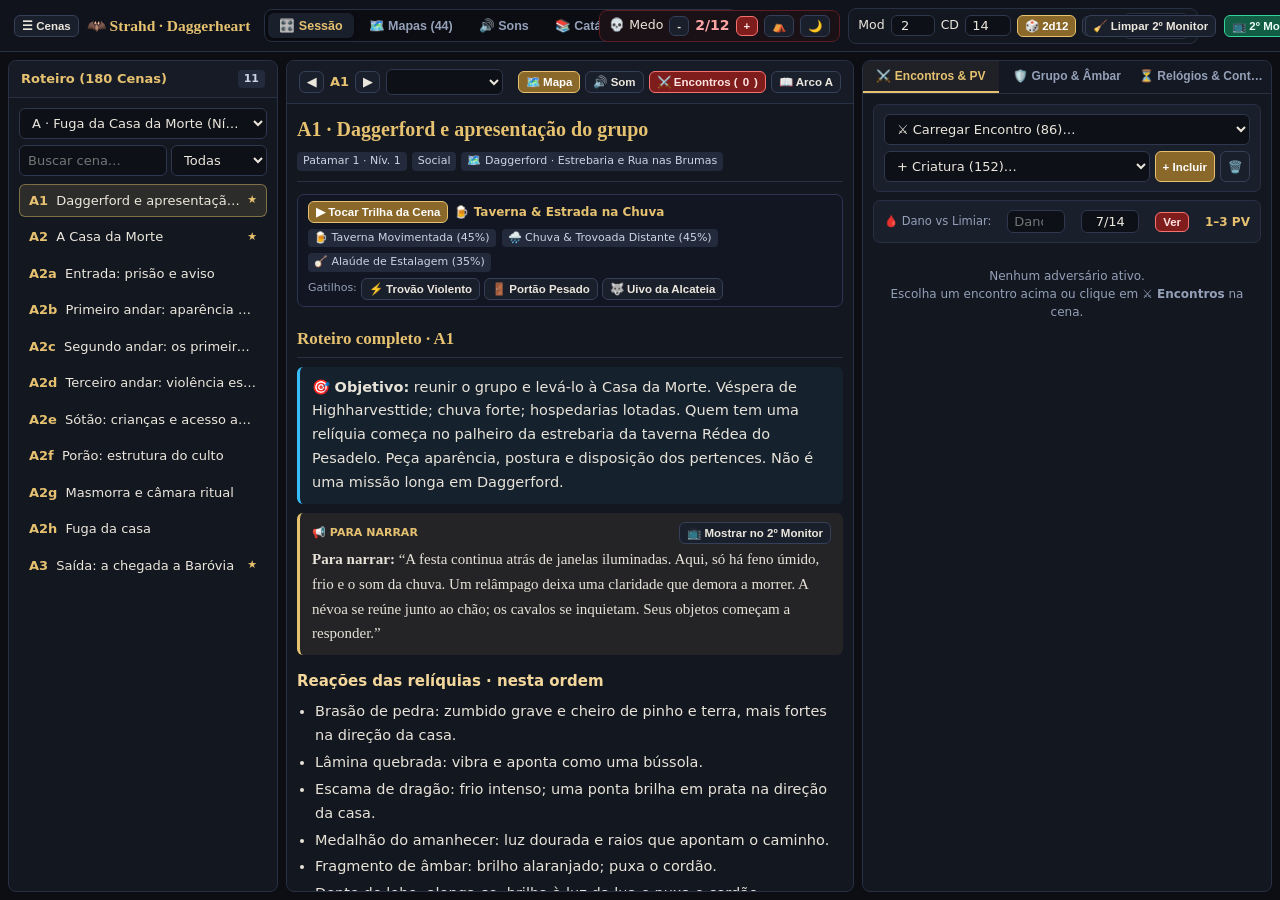
==== index.html @ ded8a245 "Deploy Strahd Reloaded Daggerheart Cockpit v3.5 (44 mapas, 46 sons reais, 180 cenas, 2o monitor)" ====
<!doctype html>
<html lang="pt-BR">
<head>
  <meta charset="utf-8">
  <meta name="viewport" content="width=device-width,initial-scale=1">
  <title>Strahd Reloaded · Daggerheart — Mesa do Mestre</title>
  <link rel="stylesheet" href="styles.css">
</head>
<body>
<div class="app-shell">
  <!-- ====================================================================
       BARRA SUPERIOR ÚNICA E MINIMALISTA (ZERO POLUIÇÃO VISUAL)
       ==================================================================== -->
  <header class="top-header">
    <div class="header-left">
      <button class="btn btn-xs" id="btnToggleLeftCol" title="Mostrar/Ocultar lista de cenas">☰ Cenas</button>
      <h1 class="brand-title">🦇 Strahd · Daggerheart</h1>
      <nav class="nav-pills">
        <button class="nav-tab active" data-tab="tab-cockpit">🎛️ Sessão</button>
        <button class="nav-tab" data-tab="tab-atlas">🗺️ Mapas (44)</button>
        <button class="nav-tab" data-tab="tab-soundboard">🔊 Sons</button>
        <button class="nav-tab" data-tab="tab-catalogs">📚 Catálogo</button>
        <button class="nav-tab" data-tab="tab-notion">📝 Resumo</button>
      </nav>
    </div>

    <!-- Controles Compactos: Medo + Rolador de Dualidade -->
    <div class="header-center">
      <div class="compact-pill fear-pill" title="Reserva de Medo do Mestre (0 a 12)">
        <span>💀 Medo</span>
        <button class="btn btn-xs" id="btnFearMinus">-</button>
        <span class="fear-val" id="fearCountText">2/12</span>
        <button class="btn btn-xs btn-crimson" id="btnFearPlus">+</button>
        <button class="btn btn-xs" id="btnShortRest" title="Descanso Curto (+1d4 Medo)">⛺</button>
        <button class="btn btn-xs" id="btnLongRest" title="Descanso Longo (+1d4 + PJs Medo)">🌙</button>
      </div>

      <div class="compact-pill">
        <span title="Modificador">Mod</span>
        <input type="number" id="dualityMod" value="2" style="width:44px;padding:2px 4px;text-align:center">
        <span title="Dificuldade (CD)">CD</span>
        <input type="number" id="dualityDC" value="14" style="width:46px;padding:2px 4px;text-align:center">
        <button class="btn btn-xs btn-gold" id="btnRollDuality">🎲 2d12</button>
        <button class="btn btn-xs" id="btnRollGM20" title="Ataque do Mestre (1d20)">d20</button>
        <span id="dualityResultBox" class="duality-output">Pronto</span>
      </div>
    </div>

    <!-- Controles do 2º Monitor Físico e Áudio -->
    <div class="header-right">
      <button class="btn btn-xs" id="btnMiniMute" style="display:none;border-color:#e5c170;color:#e5c170">
        🔊 <span id="miniAudioCount">0</span> ⏹
      </button>
      <button class="btn btn-xs" id="btnClearPlayerOverlays" title="Oculta qualquer citação ou pista aberta no 2º Monitor, deixando apenas o mapa">
        🧹 Limpar 2º Monitor
      </button>
      <button class="btn btn-xs btn-emerald" id="btnOpenPlayerScreen" title="Abrir janela de alta visibilidade para o 2º Monitor Físico">
        📺 2º Monitor
      </button>
    </div>
  </header>

  <!-- ====================================================================
       ABA 1: SESSÃO (LAYOUT LIMPO EM 3 COLUNAS SEM CORTES)
       ==================================================================== -->
  <section id="tab-cockpit" class="tab-content active">
    <div class="cockpit-grid" id="cockpitGrid">

      <!-- COLUNA ESQUERDA: LISTA LIMPA DE ARCOS E CENAS -->
      <aside class="col-panel" id="leftColPanel">
        <div class="col-header">
          <span>Roteiro (180 Cenas)</span>
          <span id="scenesCounterBadge" class="tag">180</span>
        </div>
        <div class="col-body">
          <div style="display:flex;flex-direction:column;gap:6px">
            <select id="arcFilterSelect" style="width:100%"></select>
            <div style="display:flex;gap:4px">
              <input type="search" id="sceneSearchInput" placeholder="Buscar cena…" style="flex:1">
              <select id="sceneStatusFilter" style="width:96px">
                <option value="">Todas</option>
                <option value="Em jogo">Em jogo</option>
                <option value="A preparar">A prep.</option>
                <option value="Concluída">Concl.</option>
              </select>
            </div>
          </div>
          <div id="sceneListContainer" class="scene-list"></div>
        </div>
      </aside>

      <!-- COLUNA CENTRAL: LEITOR DE CENA SEM POLUIÇÃO VISUAL -->
      <main class="col-panel">
        <div class="col-header">
          <div style="display:flex;align-items:center;gap:6px">
            <button class="btn btn-xs" id="btnPrevScene">◀</button>
            <span id="activeSceneHeaderCode">Cena A1</span>
            <button class="btn btn-xs" id="btnNextScene">▶</button>
            <select id="activeSceneStatusSelect" style="height:26px;padding:0 6px;font-size:12px">
              <option value="A preparar">📋 A preparar</option>
              <option value="Em jogo">🔥 Em jogo</option>
              <option value="Concluída">✅ Concluída</option>
            </select>
          </div>

          <div style="display:flex;gap:5px;flex-wrap:wrap">
            <button class="btn btn-xs btn-gold" id="btnSceneOpenMap">🗺️ Mapa</button>
            <button class="btn btn-xs" id="btnScenePlayAudio">🔊 Som</button>
            <button class="btn btn-xs btn-crimson" id="btnSceneLoadEncounters">⚔️ Encontros (<span id="sceneEncCount">0</span>)</button>
            <span id="sceneArcSummaryBtnWrap"></span>
          </div>
        </div>

        <div class="col-body" id="sceneReaderScroll">
          <div class="scene-top-bar">
            <h2 class="scene-main-title" id="sceneMainTitle">Carregando…</h2>
            <div id="sceneMetaBadges" style="display:flex;gap:5px;flex-wrap:wrap"></div>
          </div>

          <!-- Barra Compacta de Áudio da Cena (180 Cenas Mapeadas) -->
          <div id="sceneAudioBar" class="stack-box" style="display:flex;align-items:center;justify-content:space-between;flex-wrap:wrap;gap:6px;margin-bottom:10px;padding:6px 10px;background:#121622;border-color:#2b3550"></div>

          <!-- Texto Integral Estruturado -->
          <div id="sceneRoteiroContent" class="roteiro-container"></div>

          <!-- Notas do Mapa e Notas do Mestre (Recolhidas / Limpas) -->
          <details id="sceneMapNotesDetails" style="margin-top:18px;border-top:1px solid var(--border);padding-top:10px">
            <summary style="cursor:pointer;color:var(--text-muted);font-size:12.5px">🗺️ Notas de Atlas desta Cena</summary>
            <div id="sceneMapNotesBody" style="margin-top:6px;font-size:12.5px;color:#94a0b8;white-space:pre-wrap"></div>
          </details>

          <div style="margin-top:12px">
            <textarea id="sceneLiveNotes" rows="2" style="width:100%" placeholder="✍️ Anotações rápidas ou decisões do grupo nesta cena…"></textarea>
          </div>
        </div>
      </main>

      <!-- COLUNA DIREITA: ENCONTROS & PV (CORRIGIDO, SEM CORTES), GRUPO & RELÓGIOS -->
      <aside class="col-panel">
        <div class="subtabs">
          <button class="subtab-btn active" data-righttab="rt-combat">⚔️ Encontros &amp; PV</button>
          <button class="subtab-btn" data-righttab="rt-party">🛡️ Grupo &amp; Âmbar</button>
          <button class="subtab-btn" data-righttab="rt-clocks">⏳ Relógios &amp; Contadores</button>
        </div>

        <!-- SUB-ABA 1: ENCONTROS & PV (LAYOUT FLUIDO 100% DENTRO DA COLUNA) -->
        <div class="right-tab-pane" id="rt-combat">
          <!-- Seletores de Encontro e Criatura (100% width, sem estourar) -->
          <div class="stack-box">
            <div style="display:flex;flex-direction:column;gap:6px">
              <select id="encounterSelect" style="width:100%" title="Carregar Encontro da Campanha"></select>
              <div style="display:flex;gap:5px;width:100%">
                <select id="addBestiarySelect" style="flex:1;min-width:0"></select>
                <button class="btn btn-xs btn-gold" id="btnAddCreatureToTracker">+ Incluir</button>
                <button class="btn btn-xs" id="btnClearCombatTracker" title="Limpar combate">🗑️</button>
              </div>
            </div>
          </div>

          <!-- Calculadora Compacta de Limiares -->
          <div class="stack-box" style="display:flex;align-items:center;justify-content:space-between;gap:6px">
            <span style="font-size:11.5px;color:var(--text-muted);white-space:nowrap">🩸 Dano vs Limiar:</span>
            <input type="number" id="calcDmgInput" placeholder="Dano" style="width:58px;padding:3px 6px">
            <input type="text" id="calcThresholdsInput" value="7/14" title="Maior/Severo" style="width:58px;padding:3px 6px;text-align:center">
            <button class="btn btn-xs btn-crimson" id="btnCalcThreshold">Ver</button>
            <strong id="calcThresholdOutput" style="font-size:12px;color:var(--gold);white-space:nowrap">1–3 PV</strong>
          </div>

          <!-- Resumo do Encontro Ativo -->
          <div id="activeEncounterSummary" class="stack-box" style="display:none;border-color:#582c7a;background:#191422;font-size:12px"></div>

          <!-- Lista de Criaturas Ativas -->
          <div id="combatTrackerList"></div>
        </div>

        <!-- SUB-ABA 2: GRUPO (PJs), PACTOS DE ÂMBAR & TAROKKA -->
        <div class="right-tab-pane" id="rt-party" style="display:none">
          <div style="display:flex;justify-content:space-between;align-items:center;margin-bottom:8px">
            <strong style="font-size:12.5px;color:var(--gold)">Personagens Jogadores</strong>
            <button class="btn btn-xs btn-gold" id="btnAddPartyMember">+ PJ</button>
          </div>
          <div id="partyTrackerList"></div>

          <div class="stack-box" style="margin-top:10px">
            <strong style="font-size:12px;color:var(--gold);display:block;margin-bottom:5px">🔮 20 Pactos de Âmbar</strong>
            <select id="quickAmberSelect" style="width:100%;margin-bottom:6px"></select>
            <div id="quickAmberDetail" style="font-size:12px;max-height:200px;overflow-y:auto"></div>
          </div>

          <div class="stack-box">
            <strong style="font-size:12px;color:var(--gold);display:block;margin-bottom:5px">📘 Regras Daggerheart</strong>
            <select id="quickRuleSelect" style="width:100%;margin-bottom:6px"></select>
            <div id="quickRuleDetail" style="font-size:12px;max-height:200px;overflow-y:auto"></div>
          </div>
        </div>

        <!-- SUB-ABA 3: RELÓGIOS, CONTADORES ILIMITADOS & PRAZOS DO ARCO -->
        <div class="right-tab-pane" id="rt-clocks" style="display:none">
          <div style="display:flex;justify-content:space-between;align-items:center;margin-bottom:6px">
            <strong style="font-size:12.5px;color:var(--gold)">⏳ Relógios &amp; Contadores (Qualquer Valor)</strong>
            <button class="btn btn-xs btn-gold" id="btnAddClock">+ Contador / Relógio</button>
          </div>
          <div id="clocksContainer"></div>

          <div style="margin-top:12px;margin-bottom:6px">
            <strong style="font-size:12.5px;color:#fda4af">📅 Prazos do Arco Atual</strong>
          </div>
          <div id="arcDeadlinesContainer"></div>
        </div>
      </aside>
    </div>
  </section>

  <!-- ====================================================================
       ABA 2: MAPAS COM NÉVOA (44 MAPAS REAIS EMBUTIDOS)
       ==================================================================== -->
  <section id="tab-atlas" class="tab-content">
    <iframe id="atlasIframe" src="mapas.html" style="flex:1;width:100%;border:none;background:#080a0f" title="Mapas de Baróvia"></iframe>
  </section>

  <!-- ====================================================================
       ABA 3: SOUNDBOARD ATMOSFÉRICO (46 ÁUDIOS REAIS + 180 CENAS)
       ==================================================================== -->
  <section id="tab-soundboard" class="tab-content">
    <div class="page-scroll">
      <div style="display:flex;justify-content:space-between;align-items:center;flex-wrap:wrap;gap:10px;margin-bottom:12px;padding-bottom:10px;border-bottom:1px solid var(--border)">
        <div>
          <strong style="color:var(--gold);font-size:16px">🔊 Mixer Atmosférico de Baróvia (46 Trilhas Reais + 180 Cenas)</strong>
          <span style="color:var(--text-muted);font-size:12.5px;margin-left:8px">Áudios reais de Curse of Strahd em MP3 + Mixagem ao vivo</span>
        </div>
        <div style="display:flex;align-items:center;gap:12px;flex-wrap:wrap">
          <label style="display:inline-flex;align-items:center;gap:5px;font-size:12px;color:#fde68a;cursor:pointer" title="Trocar automaticamente a trilha sonora ao mudar de cena">
            <input type="checkbox" id="chkAutoSceneAudio"> Auto-tocar ao mudar de cena
          </label>
          <label style="display:flex;align-items:center;gap:6px;font-size:12.5px">
            Volume: <input type="range" id="masterVolSlider" min="0" max="1" step="0.02" value="0.75" style="width:110px">
            <span id="masterVolText">75%</span>
          </label>
          <button class="btn btn-xs btn-crimson" id="btnStopAllAudio">🔇 Parar Tudo</button>
        </div>
      </div>

      <!-- Seletor Direto das 180 Cenas -->
      <div class="stack-box" style="display:flex;align-items:center;justify-content:space-between;flex-wrap:wrap;gap:8px;margin-bottom:14px">
        <div style="display:flex;align-items:center;gap:8px;flex:1;min-width:260px">
          <strong style="color:var(--gold);font-size:12.5px;white-space:nowrap">🎬 Trilha por Cena (180):</strong>
          <select id="soundSceneSelect" style="flex:1;min-width:200px"></select>
          <button class="btn btn-xs btn-gold" id="btnPlaySelectedSceneAudio">▶ Tocar Cena</button>
        </div>
        <div id="soundSceneRecommendedSfx" style="display:flex;align-items:center;gap:5px;flex-wrap:wrap"></div>
      </div>

      <div style="margin-bottom:14px">
        <div style="font-size:12px;color:var(--text-muted);margin-bottom:6px;font-weight:600">PRESETS RÁPIDOS DE REGIÃO / CLIMA (16)</div>
        <div id="soundPresetsGrid" style="display:flex;flex-wrap:wrap;gap:6px"></div>
      </div>

      <div style="margin-bottom:14px">
        <div style="font-size:12px;color:var(--text-muted);margin-bottom:6px;font-weight:600">AMBIENTES CONTÍNUOS REAIS (14 LOOPS MIXÁVEIS)</div>
        <div id="ambientChannelsGrid" class="sound-grid"></div>
      </div>

      <div style="margin-bottom:14px">
        <div style="font-size:12px;color:var(--text-muted);margin-bottom:6px;font-weight:600">MÚSICA &amp; TRILHAS DRAMÁTICAS REAIS (14 TRILHAS)</div>
        <div id="musicChannelsGrid" class="sound-grid"></div>
      </div>

      <div>
        <div style="font-size:12px;color:var(--text-muted);margin-bottom:6px;font-weight:600">EFEITOS SONOROS INSTANTÂNEOS REAIS (18 GATILHOS)</div>
        <div id="sfxPadsGrid" style="display:grid;grid-template-columns:repeat(auto-fill,minmax(160px,1fr));gap:6px"></div>
      </div>
    </div>
  </section>

  <!-- ====================================================================
       ABA 4: CATÁLOGO UNIFICADO
       ==================================================================== -->
  <section id="tab-catalogs" class="tab-content">
    <div class="page-scroll">
      <div style="display:flex;gap:6px;flex-wrap:wrap;align-items:center;margin-bottom:12px">
        <button class="btn btn-xs btn-gold cat-type-btn" data-cattype="bestiary">👹 Bestiário (152)</button>
        <button class="btn btn-xs cat-type-btn" data-cattype="encounters">⚔️ Encontros (86)</button>
        <button class="btn btn-xs cat-type-btn" data-cattype="items_spells">✨ Magias &amp; Itens (234)</button>
        <button class="btn btn-xs cat-type-btn" data-cattype="amber_pacts">🔮 Âmbar (20)</button>
        <button class="btn btn-xs cat-type-btn" data-cattype="calendar">📅 Prazos (23)</button>
        <button class="btn btn-xs cat-type-btn" data-cattype="rules">📘 Regras (12)</button>
        <input type="search" id="catalogSearchInput" placeholder="Buscar no catálogo…" style="flex:1;min-width:200px">
      </div>
      <div id="catalogGridContainer" class="catalog-cards"></div>
    </div>
  </section>

  <!-- ====================================================================
       ABA 5: RESUMO DA SESSÃO P/ NOTION & OBSIDIAN
       ==================================================================== -->
  <section id="tab-notion" class="tab-content">
    <div class="page-scroll">
      <div class="stack-box">
        <div style="display:flex;justify-content:space-between;align-items:center;margin-bottom:8px">
          <strong style="color:var(--gold)">📝 Resumo Automático da Sessão (Markdown p/ Notion ou Obsidian)</strong>
          <div style="display:flex;gap:6px">
            <button class="btn btn-xs" id="btnRefreshSessionLog">🔄 Atualizar</button>
            <button class="btn btn-xs btn-emerald" id="btnCopySessionLog">📋 Copiar Markdown</button>
          </div>
        </div>
        <textarea id="sessionLogOutput" rows="16" style="width:100%;font-family:monospace;font-size:12.5px"></textarea>
      </div>
    </div>
  </section>
</div>

<!-- ======================================================================
     MODAL DE DETALHES (COM PRÉVIA ANTI-SPOILER ANTES DE PROJETAR)
     ====================================================================== -->
<div class="modal-backdrop" id="detailModal">
  <div class="modal-dialog">
    <div class="modal-header">
      <strong id="modalTitle" style="color:var(--gold);font-size:15px">Detalhes</strong>
      <div style="display:flex;gap:6px">
        <button class="btn btn-xs" id="btnTogglePlayerPreview" title="Revisar texto seguro sem spoilers antes de enviar ao 2º Monitor">📺 Projetar s/ Spoilers…</button>
        <button class="btn btn-xs" id="btnCloseModal">✖</button>
      </div>
    </div>
    <!-- Gaveta Anti-Spoiler: O Mestre vê e edita exatamente o que vai para o 2º Monitor -->
    <div id="modalPlayerSafeBox" style="display:none;padding:10px 14px;background:#101d19;border-bottom:1px solid #10b981">
      <div style="font-size:11.5px;color:#6ee7b7;font-weight:700;margin-bottom:4px">
        🔒 Filtro Anti-Spoiler Ativo — Apenas o título e texto abaixo aparecerão no 2º Monitor (sem PV, sem CD, sem segredos):
      </div>
      <input type="text" id="safeProjectTitle" style="width:100%;margin-bottom:5px" placeholder="Título público p/ jogadores">
      <textarea id="safeProjectText" rows="3" style="width:100%;margin-bottom:6px" placeholder="Descrição visual ou pista pública (edite livremente antes de projetar)…"></textarea>
      <div style="display:flex;justify-content:flex-end;gap:6px">
        <button class="btn btn-xs btn-emerald" id="btnConfirmSafeProject">✅ Enviar agora ao 2º Monitor</button>
      </div>
    </div>
    <div class="modal-body" id="modalBodyContent"></div>
  </div>
</div>

<script src="data/campaign_data.js"></script>
<script src="soundboard.js"></script>
<script src="app.js"></script>
</body>
</html>
---- styles.css ----
/* ==========================================================================
   STRAHD RELOADED · DAGGERHEART — COCKPIT MINIMALISTA 2.5
   Zero poluição visual, layout sem cortes (min-width:0) e alta legibilidade
   ========================================================================== */

:root {
  --bg-app: #0c0e14;
  --bg-panel: #131720;
  --bg-card: #1a1f2c;
  --bg-hover: #232a3b;
  --border: #283044;
  --border-accent: #8c6d32;
  --gold: #e5c170;
  --crimson: #dc2626;
  --violet: #a855f7;
  --emerald: #10b981;
  --cyan: #38bdf8;
  --text: #ece7dc;
  --text-muted: #94a0b8;
  --font-sans: 'Inter', 'Segoe UI', system-ui, -apple-system, sans-serif;
  --font-serif: Georgia, 'Times New Roman', serif;
}

*, *::before, *::after {
  box-sizing: border-box;
}

html, body {
  margin: 0;
  padding: 0;
  width: 100%;
  height: 100vh;
  overflow: hidden;
  background: var(--bg-app);
  color: var(--text);
  font-family: var(--font-sans);
  font-size: 14px;
  line-height: 1.5;
}

::-webkit-scrollbar {
  width: 6px;
  height: 6px;
}
::-webkit-scrollbar-track {
  background: transparent;
}
::-webkit-scrollbar-thumb {
  background: #313a50;
  border-radius: 3px;
}
::-webkit-scrollbar-thumb:hover {
  background: var(--gold);
}

/* ==========================================================================
   APP SHELL & ULTRA-CLEAN SINGLE HEADER BAR
   ========================================================================== */
.app-shell {
  display: flex;
  flex-direction: column;
  width: 100%;
  height: 100vh;
  overflow: hidden;
}

.top-header {
  height: 52px;
  min-height: 52px;
  background: #10131b;
  border-bottom: 1px solid var(--border);
  padding: 0 14px;
  display: flex;
  align-items: center;
  justify-content: space-between;
  gap: 12px;
  z-index: 20;
}

.header-left, .header-center, .header-right {
  display: flex;
  align-items: center;
  gap: 8px;
  min-width: 0;
}

.brand-title {
  font-family: var(--font-serif);
  font-size: 15.5px;
  font-weight: 700;
  color: var(--gold);
  white-space: nowrap;
  margin: 0 6px 0 0;
}

/* Main Navigation Pills inside Header */
.nav-pills {
  display: flex;
  gap: 4px;
  background: #0b0d13;
  padding: 3px;
  border-radius: 8px;
  border: 1px solid var(--border);
}

.nav-tab {
  background: transparent;
  color: var(--text-muted);
  border: none;
  border-radius: 6px;
  padding: 5px 11px;
  font-size: 12.5px;
  font-weight: 600;
  cursor: pointer;
  white-space: nowrap;
  transition: all 0.12s;
}

.nav-tab:hover {
  color: var(--text);
}

.nav-tab.active {
  background: var(--bg-card);
  color: var(--gold);
  box-shadow: 0 1px 4px rgba(0,0,0,0.4);
}

/* Compact Fear & Duality Controls in Header */
.compact-pill {
  display: inline-flex;
  align-items: center;
  gap: 6px;
  background: var(--bg-panel);
  border: 1px solid var(--border);
  border-radius: 8px;
  padding: 4px 9px;
  font-size: 12.5px;
  white-space: nowrap;
}

.fear-pill {
  border-color: #5c1d24;
  background: #1a1116;
}

.fear-val {
  font-weight: 800;
  color: #fca5a5;
  font-size: 14px;
  min-width: 34px;
  text-align: center;
}

.duality-output {
  font-size: 12px;
  font-weight: 600;
  padding: 3px 8px;
  border-radius: 5px;
  background: #0d1017;
  border: 1px solid var(--border);
  max-width: 260px;
  overflow: hidden;
  text-overflow: ellipsis;
  white-space: nowrap;
}
.duality-output.hope { border-color: #f59e0b; color: #fde68a; }
.duality-output.fear { border-color: #ef4444; color: #fecaca; }
.duality-output.crit { border-color: #10b981; color: #a7f3d0; }

/* ==========================================================================
   COMMON CONTROLS (BUTTONS, INPUTS, SELECTS — NEVER OVERFLOW)
   ========================================================================== */
.btn {
  background: var(--bg-card);
  color: var(--text);
  border: 1px solid #353f58;
  border-radius: 6px;
  padding: 5px 10px;
  font-size: 12.5px;
  font-weight: 600;
  cursor: pointer;
  display: inline-flex;
  align-items: center;
  justify-content: center;
  gap: 5px;
  white-space: nowrap;
  transition: all 0.12s;
}

.btn:hover {
  border-color: var(--gold);
  background: var(--bg-hover);
}

.btn-xs {
  padding: 3px 7px;
  font-size: 11.5px;
}

.btn-gold {
  background: #8a6829;
  border-color: var(--gold);
  color: #fff;
}
.btn-gold:hover { background: #a37b31; }

.btn-crimson {
  background: #7f1d1d;
  border-color: #f87171;
  color: #fee2e2;
}
.btn-crimson:hover { background: #991b1b; }

.btn-emerald {
  background: #115e45;
  border-color: #34d399;
  color: #ecfdf5;
}
.btn-emerald:hover { background: #0f7656; }

input, select, textarea {
  background: #0d1017;
  color: var(--text);
  border: 1px solid #2e374d;
  border-radius: 6px;
  padding: 6px 8px;
  font-family: inherit;
  font-size: 13px;
  max-width: 100%;
  min-width: 0;
}

select {
  text-overflow: ellipsis;
  overflow: hidden;
  white-space: nowrap;
}

input:focus, select:focus, textarea:focus {
  outline: none;
  border-color: var(--gold);
}

/* ==========================================================================
   COCKPIT LAYOUT (3 COLUMNS WITH ZERO OVERFLOW / CLIPPING)
   ========================================================================== */
.tab-content {
  display: none;
  flex: 1;
  min-height: 0;
  width: 100%;
  overflow: hidden;
}

.tab-content.active {
  display: flex;
  flex-direction: column;
}

.cockpit-grid {
  display: grid;
  grid-template-columns: 270px minmax(0, 1fr) 410px;
  gap: 8px;
  padding: 8px;
  flex: 1;
  min-height: 0;
  width: 100%;
  overflow: hidden;
}

.cockpit-grid.hide-left {
  grid-template-columns: minmax(0, 1fr) 430px;
}

.cockpit-grid.hide-left #leftColPanel {
  display: none;
}

@media (max-width: 1200px) {
  .cockpit-grid {
    grid-template-columns: 240px minmax(0, 1fr) 360px;
  }
}

.col-panel {
  background: var(--bg-panel);
  border: 1px solid var(--border);
  border-radius: 8px;
  display: flex;
  flex-direction: column;
  min-width: 0;
  min-height: 0;
  overflow: hidden;
}

.col-header {
  padding: 8px 12px;
  background: #161b26;
  border-bottom: 1px solid var(--border);
  display: flex;
  align-items: center;
  justify-content: space-between;
  gap: 8px;
  font-weight: 600;
  font-size: 13px;
  color: var(--gold);
  min-width: 0;
}

.col-body {
  padding: 10px;
  overflow-y: auto;
  overflow-x: hidden;
  flex: 1;
  min-width: 0;
  min-height: 0;
}

/* ==========================================================================
   LEFT COLUMN: MINIMALIST SCENE LIST
   ========================================================================== */
.scene-list {
  display: flex;
  flex-direction: column;
  gap: 3px;
  margin-top: 8px;
}

.scene-item {
  padding: 6px 9px;
  border-radius: 6px;
  cursor: pointer;
  display: flex;
  align-items: center;
  justify-content: space-between;
  gap: 6px;
  border: 1px solid transparent;
  transition: background 0.1s;
  min-width: 0;
}

.scene-item:hover {
  background: var(--bg-card);
}

.scene-item.active {
  background: rgba(229, 193, 112, 0.12);
  border-color: rgba(229, 193, 112, 0.45);
}

.scene-item.done {
  opacity: 0.5;
}

.scene-item-label {
  overflow: hidden;
  text-overflow: ellipsis;
  white-space: nowrap;
  font-size: 13px;
  min-width: 0;
  flex: 1;
}

.scene-code {
  font-weight: 700;
  color: var(--gold);
  margin-right: 4px;
}

.dot-essential {
  color: var(--gold);
  font-size: 11px;
  flex-shrink: 0;
}

/* ==========================================================================
   CENTER COLUMN: CLEAN SCENE READER
   ========================================================================== */
.scene-top-bar {
  display: flex;
  align-items: center;
  justify-content: space-between;
  flex-wrap: wrap;
  gap: 8px;
  padding-bottom: 10px;
  margin-bottom: 12px;
  border-bottom: 1px solid var(--border);
}

.scene-main-title {
  margin: 0;
  font-family: var(--font-serif);
  font-size: 20px;
  color: var(--gold);
}

.roteiro-container {
  font-size: 14.5px;
  line-height: 1.65;
  color: #e8e3d8;
  max-width: 78ch;
}

.roteiro-container h2 {
  font-family: var(--font-serif);
  color: var(--gold);
  font-size: 17px;
  margin: 18px 0 8px 0;
  border-bottom: 1px solid var(--border);
  padding-bottom: 4px;
}

.roteiro-container h3 {
  color: #f3d79b;
  font-size: 15px;
  margin: 14px 0 6px 0;
}

.callout-block {
  border-radius: 6px;
  padding: 9px 12px;
  margin: 9px 0;
  border-left: 3px solid #64748b;
  background: #171c28;
}

.callout-readaloud {
  border-left-color: var(--gold);
  background: rgba(229, 193, 112, 0.08);
  font-family: var(--font-serif);
  font-size: 15px;
}

.callout-objective {
  border-left-color: var(--cyan);
  background: rgba(56, 189, 248, 0.06);
}

.callout-secret {
  border-left-color: var(--crimson);
  background: rgba(220, 38, 38, 0.08);
}

.callout-dh {
  border-left-color: var(--violet);
  background: rgba(168, 85, 247, 0.08);
}

.callout-trigger {
  border-left-color: var(--emerald);
  background: rgba(16, 185, 129, 0.06);
}

.dc-chip {
  display: inline-flex;
  align-items: center;
  gap: 3px;
  background: #321b4d;
  color: #e9d5ff;
  border: 1px solid #7e22ce;
  border-radius: 4px;
  padding: 0 6px;
  font-size: 12px;
  font-weight: 700;
  cursor: pointer;
}
.dc-chip:hover {
  border-color: #d8b4fe;
}

/* ==========================================================================
   RIGHT COLUMN: ENCONTROS & PV, GRUPO, RELÓGIOS (FIXED — NEVER CUT OFF)
   ========================================================================== */
.subtabs {
  display: grid;
  grid-template-columns: repeat(3, minmax(0, 1fr));
  border-bottom: 1px solid var(--border);
  background: #141822;
  width: 100%;
}

.subtab-btn {
  padding: 8px 4px;
  background: transparent;
  color: var(--text-muted);
  border: none;
  border-bottom: 2px solid transparent;
  font-size: 12px;
  font-weight: 600;
  cursor: pointer;
  text-align: center;
  white-space: nowrap;
  overflow: hidden;
  text-overflow: ellipsis;
}

.subtab-btn.active {
  color: var(--gold);
  border-bottom-color: var(--gold);
  background: rgba(229, 193, 112, 0.05);
}

.right-tab-pane {
  width: 100%;
  min-width: 0;
  flex: 1;
  overflow-y: auto;
  overflow-x: hidden;
  padding: 10px;
}

.stack-box {
  background: var(--bg-card);
  border: 1px solid var(--border);
  border-radius: 7px;
  padding: 9px 10px;
  margin-bottom: 8px;
  width: 100%;
  min-width: 0;
}

.combatant-card {
  background: var(--bg-card);
  border: 1px solid #2d364d;
  border-radius: 7px;
  padding: 9px 10px;
  margin-bottom: 8px;
  width: 100%;
  min-width: 0;
}

.combatant-card.dead {
  opacity: 0.45;
}

.pip-row {
  display: flex;
  align-items: center;
  gap: 4px;
  flex-wrap: wrap;
  margin-top: 5px;
  width: 100%;
}

.pip-label {
  font-size: 11px;
  width: 58px;
  flex-shrink: 0;
  font-weight: 700;
}

.pip-box {
  width: 16px;
  height: 16px;
  border-radius: 3px;
  border: 1px solid #475569;
  background: #0e1118;
  cursor: pointer;
  flex-shrink: 0;
}

.pip-box.hp.filled { background: #dc2626; border-color: #fca5a5; }
.pip-box.stress.filled { background: #9333ea; border-color: #d8b4fe; }
.pip-box.hope.filled { background: #f59e0b; border-color: #fde68a; }
.pip-box.corrupt.filled { background: #d97706; border-color: #fef08a; }

.threshold-bar {
  display: grid;
  grid-template-columns: repeat(3, minmax(0, 1fr));
  gap: 4px;
  margin-top: 7px;
  width: 100%;
}

.thresh-btn {
  background: #141822;
  border: 1px solid #333d54;
  border-radius: 5px;
  padding: 4px 2px;
  color: #cbd5e1;
  font-size: 11px;
  cursor: pointer;
  text-align: center;
  white-space: nowrap;
  overflow: hidden;
  text-overflow: ellipsis;
}
.thresh-btn:hover {
  border-color: var(--crimson);
  color: #fff;
}

/* Clocks */
.clock-card {
  background: var(--bg-card);
  border: 1px solid var(--border);
  border-radius: 7px;
  padding: 8px 10px;
  margin-bottom: 6px;
}

.clock-segments {
  display: flex;
  gap: 3px;
  margin-top: 5px;
}

.clock-seg {
  flex: 1;
  height: 12px;
  border-radius: 2px;
  background: #0e1118;
  border: 1px solid #475569;
  cursor: pointer;
}
.clock-seg.filled {
  background: #f59e0b;
  border-color: #fde68a;
}

/* ==========================================================================
   SOUNDBOARD & CATALOGS
   ========================================================================== */
.page-scroll {
  padding: 14px;
  overflow-y: auto;
  flex: 1;
  min-height: 0;
}

.sound-grid {
  display: grid;
  grid-template-columns: repeat(auto-fill, minmax(220px, 1fr));
  gap: 8px;
}

.sound-channel {
  background: var(--bg-card);
  border: 1px solid var(--border);
  border-radius: 8px;
  padding: 9px 11px;
  display: flex;
  flex-direction: column;
  gap: 6px;
}

.sound-channel.playing {
  border-color: var(--gold);
  background: rgba(229, 193, 112, 0.08);
}

.sfx-pad {
  background: var(--bg-card);
  border: 1px solid var(--border);
  border-radius: 7px;
  padding: 9px 8px;
  color: var(--text);
  font-weight: 600;
  font-size: 12.5px;
  cursor: pointer;
  display: flex;
  align-items: center;
  gap: 7px;
}
.sfx-pad:hover { border-color: var(--gold); }

.catalog-cards {
  display: grid;
  grid-template-columns: repeat(auto-fill, minmax(290px, 1fr));
  gap: 10px;
}

.cat-card {
  background: var(--bg-card);
  border: 1px solid var(--border);
  border-radius: 8px;
  padding: 10px 12px;
  display: flex;
  flex-direction: column;
  gap: 6px;
}

.tag {
  display: inline-block;
  padding: 1px 6px;
  border-radius: 4px;
  background: #232a3b;
  color: #cbd5e1;
  font-size: 11px;
}

/* ==========================================================================
   MODAL DIALOG (WITH ANTI-SPOILER PLAYER PROJECTION PREVIEW)
   ========================================================================== */
.modal-backdrop {
  position: fixed;
  inset: 0;
  background: rgba(5, 7, 12, 0.8);
  display: none;
  align-items: center;
  justify-content: center;
  z-index: 100;
  padding: 20px;
}

.modal-backdrop.open {
  display: flex;
}

.modal-dialog {
  background: var(--bg-panel);
  border: 1px solid var(--gold);
  border-radius: 10px;
  max-width: 720px;
  width: 100%;
  max-height: 85vh;
  display: flex;
  flex-direction: column;
  overflow: hidden;
}

.modal-header {
  padding: 10px 14px;
  background: #171c28;
  border-bottom: 1px solid var(--border);
  display: flex;
  justify-content: space-between;
  align-items: center;
  gap: 10px;
}

.modal-body {
  padding: 14px;
  overflow-y: auto;
  line-height: 1.6;
}
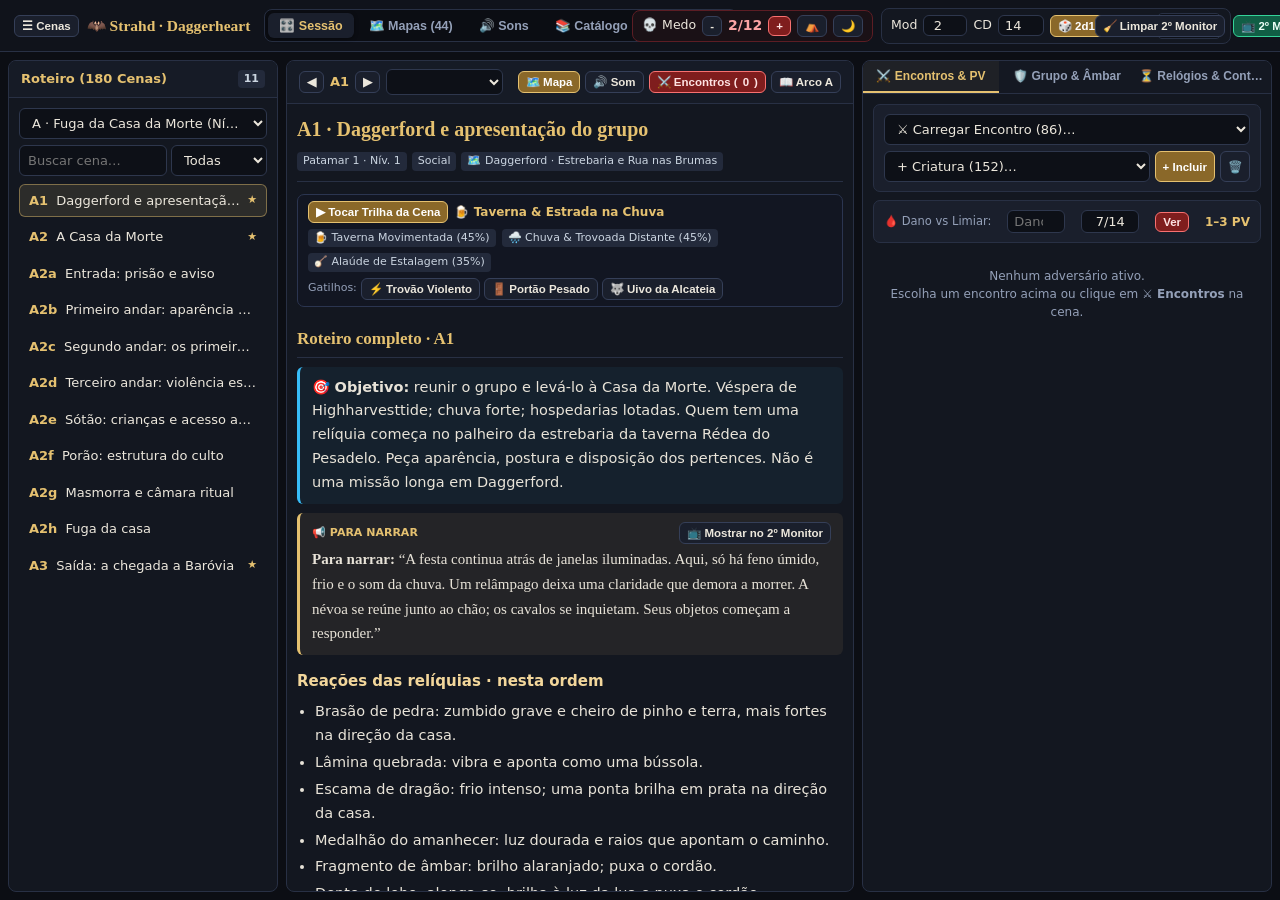
==== commit 16e99818: "Fix mobile responsiveness: fluid 2-row header, single-panel mobile cockpit switcher, and touch-frien" ====
--- a/index.html
+++ b/index.html
@@ -22,6 +22,7 @@
         <button class="nav-tab" data-tab="tab-catalogs">📚 Catálogo</button>
         <button class="nav-tab" data-tab="tab-notion">📝 Resumo</button>
       </nav>
+      <button class="btn btn-xs btn-emerald mobile-only-header-btn" id="btnOpenPlayerScreenMobile" title="2º Monitor">📺 2º Mon.</button>
     </div>
 
     <!-- Controles Compactos: Medo + Rolador de Dualidade -->
@@ -61,9 +62,18 @@
   </header>
 
   <!-- ====================================================================
-       ABA 1: SESSÃO (LAYOUT LIMPO EM 3 COLUNAS SEM CORTES)
+       ABA 1: SESSÃO (LAYOUT FLUIDO ADAPTÁVEL PARA CELULAR E DESKTOP)
        ==================================================================== -->
   <section id="tab-cockpit" class="tab-content active">
+    <!-- Barra de Navegação Móvel (Visível apenas em Telas Menores / Celular) -->
+    <div class="mobile-cockpit-bar" id="mobileCockpitBar">
+      <button class="mobile-nav-btn active" data-mobilecol="center">📜 Roteiro</button>
+      <button class="mobile-nav-btn" data-mobilecol="combat">⚔️ Combate (<span id="mobileEncCount">0</span>)</button>
+      <button class="mobile-nav-btn" data-mobilecol="party">🛡️ PJs &amp; Grupo</button>
+      <button class="mobile-nav-btn" data-mobilecol="clocks">⏳ Relógios</button>
+      <button class="mobile-nav-btn" data-mobilecol="left">☰ 180 Cenas</button>
+    </div>
+
     <div class="cockpit-grid" id="cockpitGrid">
 
       <!-- COLUNA ESQUERDA: LISTA LIMPA DE ARCOS E CENAS -->
@@ -90,9 +100,9 @@
       </aside>
 
       <!-- COLUNA CENTRAL: LEITOR DE CENA SEM POLUIÇÃO VISUAL -->
-      <main class="col-panel">
+      <main class="col-panel" id="centerColPanel">
         <div class="col-header">
-          <div style="display:flex;align-items:center;gap:6px">
+          <div style="display:flex;align-items:center;gap:6px;flex-wrap:wrap">
             <button class="btn btn-xs" id="btnPrevScene">◀</button>
             <span id="activeSceneHeaderCode">Cena A1</span>
             <button class="btn btn-xs" id="btnNextScene">▶</button>
@@ -136,7 +146,7 @@
       </main>
 
       <!-- COLUNA DIREITA: ENCONTROS & PV (CORRIGIDO, SEM CORTES), GRUPO & RELÓGIOS -->
-      <aside class="col-panel">
+      <aside class="col-panel" id="rightColPanel">
         <div class="subtabs">
           <button class="subtab-btn active" data-righttab="rt-combat">⚔️ Encontros &amp; PV</button>
           <button class="subtab-btn" data-righttab="rt-party">🛡️ Grupo &amp; Âmbar</button>
--- a/styles.css
+++ b/styles.css
@@ -30,12 +30,22 @@
   padding: 0;
   width: 100%;
   height: 100vh;
+  height: 100dvh;
   overflow: hidden;
   background: var(--bg-app);
   color: var(--text);
   font-family: var(--font-sans);
   font-size: 14px;
   line-height: 1.5;
+  -webkit-text-size-adjust: 100%;
+}
+
+.mobile-cockpit-bar {
+  display: none;
+}
+
+.mobile-only-header-btn {
+  display: none;
 }
 
 ::-webkit-scrollbar {
@@ -735,3 +745,255 @@
   overflow-y: auto;
   line-height: 1.6;
 }
+
+/* ==========================================================================
+   MOBILE & TABLET RESPONSIVENESS (SMARTPHONE OPTIMIZATION)
+   ========================================================================== */
+@media (max-width: 900px) {
+  /* Header adapts to 2 fluid rows without any horizontal overflow */
+  .top-header {
+    height: auto !important;
+    min-height: auto !important;
+    padding: 6px 8px !important;
+    flex-direction: column !important;
+    align-items: stretch !important;
+    gap: 6px !important;
+    flex-shrink: 0 !important;
+  }
+
+  .header-left {
+    width: 100%;
+    display: flex;
+    align-items: center;
+    justify-content: space-between;
+    overflow-x: auto;
+    scrollbar-width: none;
+    -webkit-overflow-scrolling: touch;
+    flex-wrap: nowrap;
+    gap: 6px;
+  }
+
+  #btnToggleLeftCol {
+    display: none !important;
+  }
+
+  .brand-title {
+    font-size: 13.5px;
+    margin-right: 2px;
+    flex-shrink: 0;
+  }
+
+  .nav-pills {
+    overflow-x: auto;
+    scrollbar-width: none;
+    -webkit-overflow-scrolling: touch;
+    flex-shrink: 1;
+    flex-grow: 1;
+    min-width: 0;
+    padding: 2px;
+    gap: 2px;
+  }
+
+  .nav-tab {
+    padding: 4px 7px;
+    font-size: 11.5px;
+  }
+
+  .mobile-only-header-btn {
+    display: inline-flex !important;
+    flex-shrink: 0;
+    padding: 4px 8px;
+    font-size: 11px;
+  }
+
+  .header-center {
+    width: 100%;
+    display: flex;
+    overflow-x: auto;
+    scrollbar-width: none;
+    -webkit-overflow-scrolling: touch;
+    justify-content: flex-start;
+    align-items: center;
+    gap: 6px;
+    padding-bottom: 2px;
+  }
+
+  .compact-pill {
+    padding: 3px 6px;
+    font-size: 11.5px;
+    flex-shrink: 0;
+  }
+
+  .header-right {
+    display: none !important;
+  }
+
+  /* Mobile Cockpit Navigation Bar */
+  .mobile-cockpit-bar {
+    display: flex;
+    overflow-x: auto;
+    scrollbar-width: none;
+    -webkit-overflow-scrolling: touch;
+    background: #10141f;
+    border-bottom: 1px solid var(--border);
+    padding: 5px 6px;
+    gap: 4px;
+    flex-shrink: 0;
+    z-index: 10;
+  }
+
+  .mobile-nav-btn {
+    flex: 1;
+    min-width: max-content;
+    padding: 7px 10px;
+    background: #181d2a;
+    border: 1px solid #2d364d;
+    border-radius: 6px;
+    color: var(--text-muted);
+    font-size: 12px;
+    font-weight: 600;
+    cursor: pointer;
+    white-space: nowrap;
+    text-align: center;
+    transition: all 0.12s;
+  }
+
+  .mobile-nav-btn:hover {
+    color: var(--text);
+    background: var(--bg-hover);
+  }
+
+  .mobile-nav-btn.active {
+    background: #252e40;
+    border-color: var(--gold);
+    color: var(--gold);
+    font-weight: 700;
+    box-shadow: 0 1px 4px rgba(0,0,0,0.4);
+  }
+
+  /* Cockpit Grid on Mobile: One Full-Width Panel at a Time */
+  .cockpit-grid {
+    display: flex !important;
+    flex-direction: column !important;
+    padding: 4px !important;
+    gap: 0 !important;
+    overflow: hidden !important;
+    width: 100% !important;
+    height: 100% !important;
+    flex: 1 !important;
+  }
+
+  #leftColPanel, #centerColPanel, #rightColPanel {
+    display: none !important;
+    width: 100% !important;
+    height: 100% !important;
+    flex: 1 !important;
+    min-width: 0 !important;
+    border-radius: 6px !important;
+  }
+
+  .cockpit-grid[data-activemobilecol="center"] #centerColPanel,
+  .cockpit-grid:not([data-activemobilecol]) #centerColPanel {
+    display: flex !important;
+  }
+
+  .cockpit-grid[data-activemobilecol="left"] #leftColPanel {
+    display: flex !important;
+  }
+
+  .cockpit-grid[data-activemobilecol="combat"] #rightColPanel,
+  .cockpit-grid[data-activemobilecol="party"] #rightColPanel,
+  .cockpit-grid[data-activemobilecol="clocks"] #rightColPanel {
+    display: flex !important;
+  }
+
+  .col-header {
+    padding: 7px 9px;
+    font-size: 12px;
+    flex-wrap: wrap;
+    gap: 5px;
+  }
+
+  .scene-main-title {
+    font-size: 17px;
+  }
+
+  .roteiro-container {
+    font-size: 14.5px;
+    line-height: 1.6;
+    max-width: 100%;
+  }
+
+  .roteiro-container h2 {
+    font-size: 15.5px;
+    margin: 14px 0 6px 0;
+  }
+
+  .roteiro-container h3 {
+    font-size: 13.5px;
+    margin: 10px 0 4px 0;
+  }
+
+  .callout-block {
+    padding: 8px 10px;
+    margin: 8px 0;
+    font-size: 13.5px;
+  }
+
+  #sceneAudioBar {
+    flex-direction: column;
+    align-items: stretch;
+    gap: 6px;
+    padding: 8px;
+  }
+
+  .subtabs {
+    width: 100%;
+  }
+
+  .subtab-btn {
+    padding: 8px 2px;
+    font-size: 11px;
+  }
+
+  .pip-box {
+    width: 22px;
+    height: 22px;
+    border-radius: 4px;
+  }
+
+  .thresh-btn {
+    padding: 7px 2px;
+    font-size: 11px;
+  }
+
+  .clock-card {
+    padding: 10px;
+  }
+
+  button[data-stepclk] {
+    min-height: 30px;
+    padding: 4px 8px;
+    font-size: 12px;
+    font-weight: 700;
+  }
+
+  /* Soundboard & Catalogs on Mobile */
+  .sound-grid {
+    grid-template-columns: 1fr;
+  }
+
+  #sfxPadsGrid {
+    grid-template-columns: repeat(2, minmax(0, 1fr)) !important;
+  }
+
+  .catalog-cards {
+    grid-template-columns: 1fr;
+  }
+
+  .modal-dialog {
+    max-height: 94vh;
+    width: 96vw;
+    margin: auto;
+  }
+}
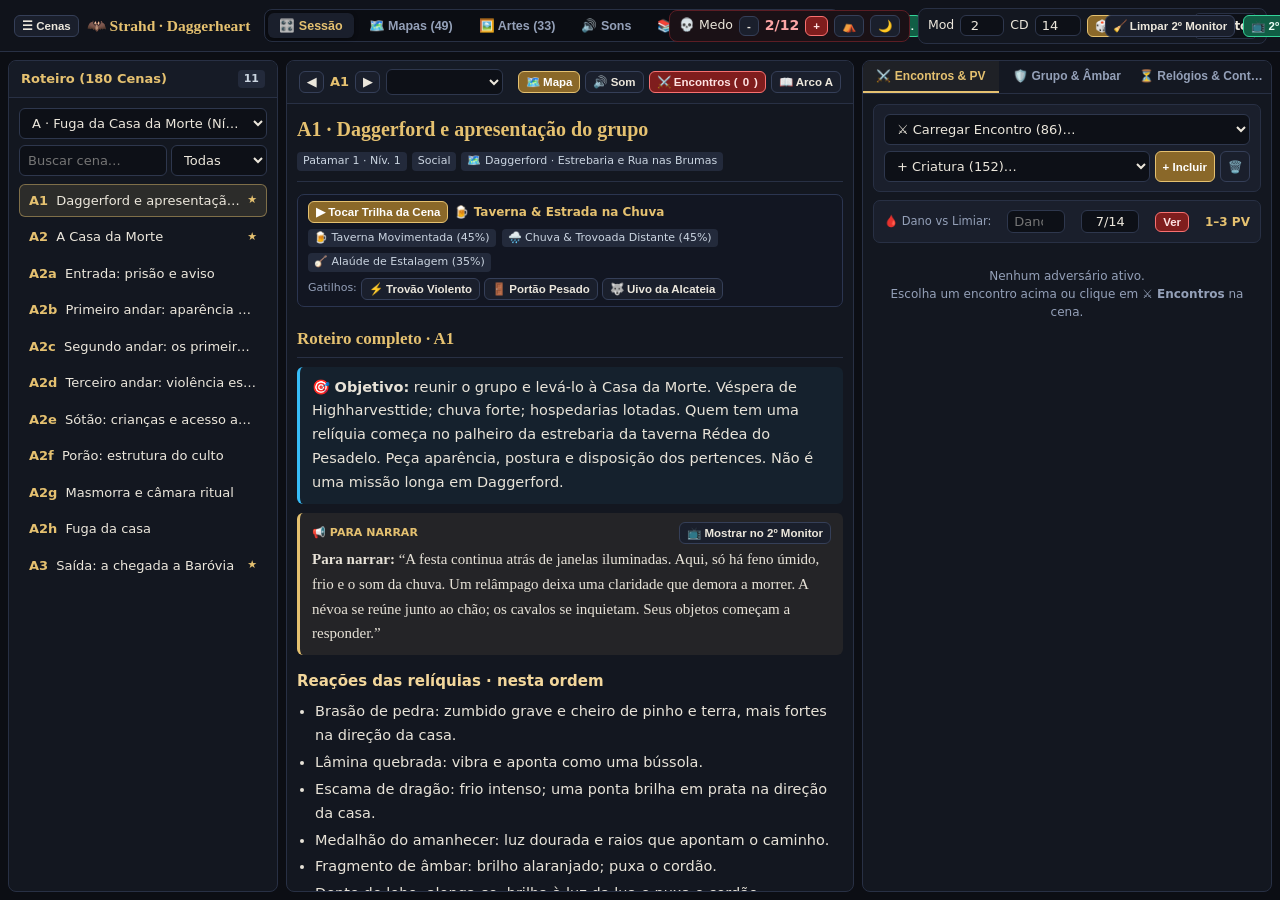
==== commit b8f1d189: "Upgrade Strahd Reloaded maps and scene illustrations: 49 HD maps, 33 atmosphere artworks and 2nd mon" ====
--- a/index.html
+++ b/index.html
@@ -17,7 +17,8 @@
       <h1 class="brand-title">🦇 Strahd · Daggerheart</h1>
       <nav class="nav-pills">
         <button class="nav-tab active" data-tab="tab-cockpit">🎛️ Sessão</button>
-        <button class="nav-tab" data-tab="tab-atlas">🗺️ Mapas (44)</button>
+        <button class="nav-tab" data-tab="tab-atlas">🗺️ Mapas (49)</button>
+        <button class="nav-tab" data-tab="tab-illustrations">🖼️ Artes (33)</button>
         <button class="nav-tab" data-tab="tab-soundboard">🔊 Sons</button>
         <button class="nav-tab" data-tab="tab-catalogs">📚 Catálogo</button>
         <button class="nav-tab" data-tab="tab-notion">📝 Resumo</button>
@@ -130,6 +131,25 @@
           <!-- Barra Compacta de Áudio da Cena (180 Cenas Mapeadas) -->
           <div id="sceneAudioBar" class="stack-box" style="display:flex;align-items:center;justify-content:space-between;flex-wrap:wrap;gap:6px;margin-bottom:10px;padding:6px 10px;background:#121622;border-color:#2b3550"></div>
 
+          <!-- Card de Arte & Atmosfera da Cena (Fachadas, NPCs, Pistas, Monstros) -->
+          <div id="sceneArtBar" class="scene-art-card" style="display:none">
+            <div class="scene-art-thumb-wrap" id="sceneArtThumbWrap" title="Clique para ampliar a imagem">
+              <img id="sceneArtThumb" src="" alt="Arte da Cena" class="scene-art-thumb" />
+            </div>
+            <div class="scene-art-info">
+              <div style="display:flex;align-items:center;gap:6px;flex-wrap:wrap">
+                <span class="tag tag-gold" id="sceneArtCategory">Arte da Cena</span>
+                <strong id="sceneArtTitle" style="color:var(--gold);font-size:13.5px"></strong>
+              </div>
+              <div id="sceneArtSubtitle" style="font-size:12px;color:#94a0b8;margin:2px 0 6px 0"></div>
+              <div style="display:flex;gap:6px;flex-wrap:wrap">
+                <button class="btn btn-xs btn-emerald" id="btnProjectSceneArt" title="Exibir esta arte em tela cheia no 2º Monitor">📺 Projetar no 2º Monitor</button>
+                <button class="btn btn-xs btn-gold" id="btnRestoreMapOnPlayer" title="Restaurar visualização do Mapa Tático no 2º Monitor">🗺️ Voltar ao Mapa</button>
+                <button class="btn btn-xs" id="btnInspectSceneArt" title="Ampliar imagem">🔍 Ver HD</button>
+              </div>
+            </div>
+          </div>
+
           <!-- Texto Integral Estruturado -->
           <div id="sceneRoteiroContent" class="roteiro-container"></div>
 
@@ -222,10 +242,33 @@
   </section>
 
   <!-- ====================================================================
-       ABA 2: MAPAS COM NÉVOA (44 MAPAS REAIS EMBUTIDOS)
+       ABA 2: MAPAS COM NÉVOA (49 MAPAS REAIS EMBUTIDOS)
        ==================================================================== -->
   <section id="tab-atlas" class="tab-content">
     <iframe id="atlasIframe" src="mapas.html" style="flex:1;width:100%;border:none;background:#080a0f" title="Mapas de Baróvia"></iframe>
+  </section>
+
+  <!-- ====================================================================
+       ABA 3: GALERIA DE ARTES & HANDOUTS DA CAMPANHA (33 ILUSTRAÇÕES HD)
+       ==================================================================== -->
+  <section id="tab-illustrations" class="tab-content">
+    <div class="page-scroll">
+      <div style="display:flex;gap:8px;flex-wrap:wrap;align-items:center;justify-content:space-between;margin-bottom:14px;padding-bottom:10px;border-bottom:1px solid var(--border)">
+        <div>
+          <strong style="color:var(--gold);font-size:16px">🖼️ Galeria de Artes &amp; Atmosfera de Baróvia (33 Imagens)</strong>
+          <span style="color:var(--text-muted);font-size:12px;margin-left:8px">Fachadas, retratos, cartas e monstros prontos para projetar</span>
+        </div>
+        <div style="display:flex;gap:6px;flex-wrap:wrap;align-items:center">
+          <button class="btn btn-xs btn-gold ill-cat-btn active" data-illcat="all">Todas (33)</button>
+          <button class="btn btn-xs ill-cat-btn" data-illcat="Fachadas & Atmosfera">🏰 Fachadas</button>
+          <button class="btn btn-xs ill-cat-btn" data-illcat="Personagens & NPCs">👤 Personagens</button>
+          <button class="btn btn-xs ill-cat-btn" data-illcat="Pistas & Handouts">📜 Pistas &amp; Cartas</button>
+          <button class="btn btn-xs ill-cat-btn" data-illcat="Monstros & Confrontos">💀 Monstros</button>
+          <input type="search" id="illSearchInput" placeholder="Buscar arte, NPC ou carta…" style="width:190px">
+        </div>
+      </div>
+      <div id="illustrationsGrid" class="illustrations-grid"></div>
+    </div>
   </section>
 
   <!-- ====================================================================
@@ -346,6 +389,25 @@
   </div>
 </div>
 
+<!-- ======================================================================
+     MODAL LIGHTBOX PARA VISUALIZAÇÃO HD DE ARTES PELO MESTRE
+     ====================================================================== -->
+<div class="modal-backdrop" id="artLightboxModal" style="display:none" onclick="this.style.display='none'">
+  <div class="lightbox-dialog" onclick="event.stopPropagation()">
+    <div style="display:flex;justify-content:space-between;align-items:center;padding:10px 16px;background:#121622;border-bottom:1px solid #2b3348">
+      <strong id="lightboxTitle" style="color:var(--gold);font-size:15px">Ilustração</strong>
+      <div style="display:flex;gap:6px">
+        <button class="btn btn-xs btn-emerald" id="btnLightboxProject">📺 Projetar no 2º Monitor</button>
+        <button class="btn btn-xs" onclick="document.getElementById('artLightboxModal').style.display='none'">✖</button>
+      </div>
+    </div>
+    <div style="text-align:center;padding:14px;background:#050608">
+      <img id="lightboxImg" src="" style="max-width:100%;max-height:78vh;object-fit:contain;border-radius:6px;box-shadow:0 8px 32px rgba(0,0,0,0.9)" />
+      <div id="lightboxSubtitle" style="margin-top:8px;font-size:13px;color:#cbd5e1;font-style:italic"></div>
+    </div>
+  </div>
+</div>
+
 <script src="data/campaign_data.js"></script>
 <script src="soundboard.js"></script>
 <script src="app.js"></script>
--- a/styles.css
+++ b/styles.css
@@ -996,4 +996,138 @@
     width: 96vw;
     margin: auto;
   }
-}
+
+  .scene-art-card {
+    flex-direction: column;
+    align-items: stretch;
+  }
+  .scene-art-thumb-wrap {
+    width: 100%;
+    height: 140px;
+  }
+  .illustrations-grid {
+    grid-template-columns: 1fr;
+  }
+}
+
+/* ==========================================================================
+   ILUSTRAÇÕES & ARTES DA CENA (ATMOSFERA & PROJEÇÃO NO 2º MONITOR)
+   ========================================================================== */
+
+/* Card de Arte no Roteiro do Mestre */
+.scene-art-card {
+  display: flex;
+  gap: 12px;
+  align-items: center;
+  background: linear-gradient(135deg, rgba(20, 24, 36, 0.95) 0%, rgba(12, 14, 20, 0.95) 100%);
+  border: 1.5px solid #3b4560;
+  border-left: 4px solid var(--gold);
+  border-radius: 8px;
+  padding: 10px 12px;
+  margin-bottom: 12px;
+  box-shadow: 0 4px 14px rgba(0, 0, 0, 0.35);
+}
+.scene-art-thumb-wrap {
+  position: relative;
+  width: 120px;
+  height: 80px;
+  flex-shrink: 0;
+  border-radius: 6px;
+  overflow: hidden;
+  border: 1px solid #4a5578;
+  cursor: pointer;
+  background: #000;
+}
+.scene-art-thumb {
+  width: 100%;
+  height: 100%;
+  object-fit: cover;
+  transition: transform 0.25s ease;
+}
+.scene-art-thumb:hover {
+  transform: scale(1.08);
+}
+.scene-art-info {
+  flex: 1;
+  min-width: 0;
+}
+
+/* Galeria de Artes da Campanha */
+.illustrations-grid {
+  display: grid;
+  grid-template-columns: repeat(auto-fill, minmax(290px, 1fr));
+  gap: 14px;
+  padding-bottom: 30px;
+}
+.art-card {
+  background: var(--bg-card);
+  border: 1px solid var(--border);
+  border-radius: 10px;
+  overflow: hidden;
+  display: flex;
+  flex-direction: column;
+  transition: all 0.2s ease;
+  box-shadow: 0 4px 12px rgba(0,0,0,0.3);
+}
+.art-card:hover {
+  border-color: var(--gold);
+  transform: translateY(-2px);
+  box-shadow: 0 8px 22px rgba(0,0,0,0.5);
+}
+.art-card-img-wrap {
+  width: 100%;
+  height: 180px;
+  overflow: hidden;
+  background: #06080c;
+  cursor: pointer;
+  position: relative;
+}
+.art-card-img {
+  width: 100%;
+  height: 100%;
+  object-fit: cover;
+  transition: transform 0.3s ease;
+}
+.art-card:hover .art-card-img {
+  transform: scale(1.05);
+}
+.art-card-body {
+  padding: 12px 14px;
+  display: flex;
+  flex-direction: column;
+  flex: 1;
+  justify-content: space-between;
+}
+.art-card-title {
+  font-weight: 700;
+  font-size: 15px;
+  color: var(--gold);
+  margin-bottom: 4px;
+}
+.art-card-subtitle {
+  font-size: 12.5px;
+  color: var(--text-muted);
+  line-height: 1.4;
+  margin-bottom: 12px;
+  flex: 1;
+}
+.art-card-footer {
+  display: flex;
+  gap: 6px;
+  justify-content: flex-end;
+  border-top: 1px solid #232a3b;
+  padding-top: 8px;
+}
+
+/* Lightbox Dialog */
+.lightbox-dialog {
+  max-width: 90vw;
+  max-height: 90vh;
+  background: #0e111a;
+  border: 2px solid var(--gold);
+  border-radius: 12px;
+  overflow: hidden;
+  box-shadow: 0 24px 64px rgba(0,0,0,0.9);
+  margin: auto;
+}
+
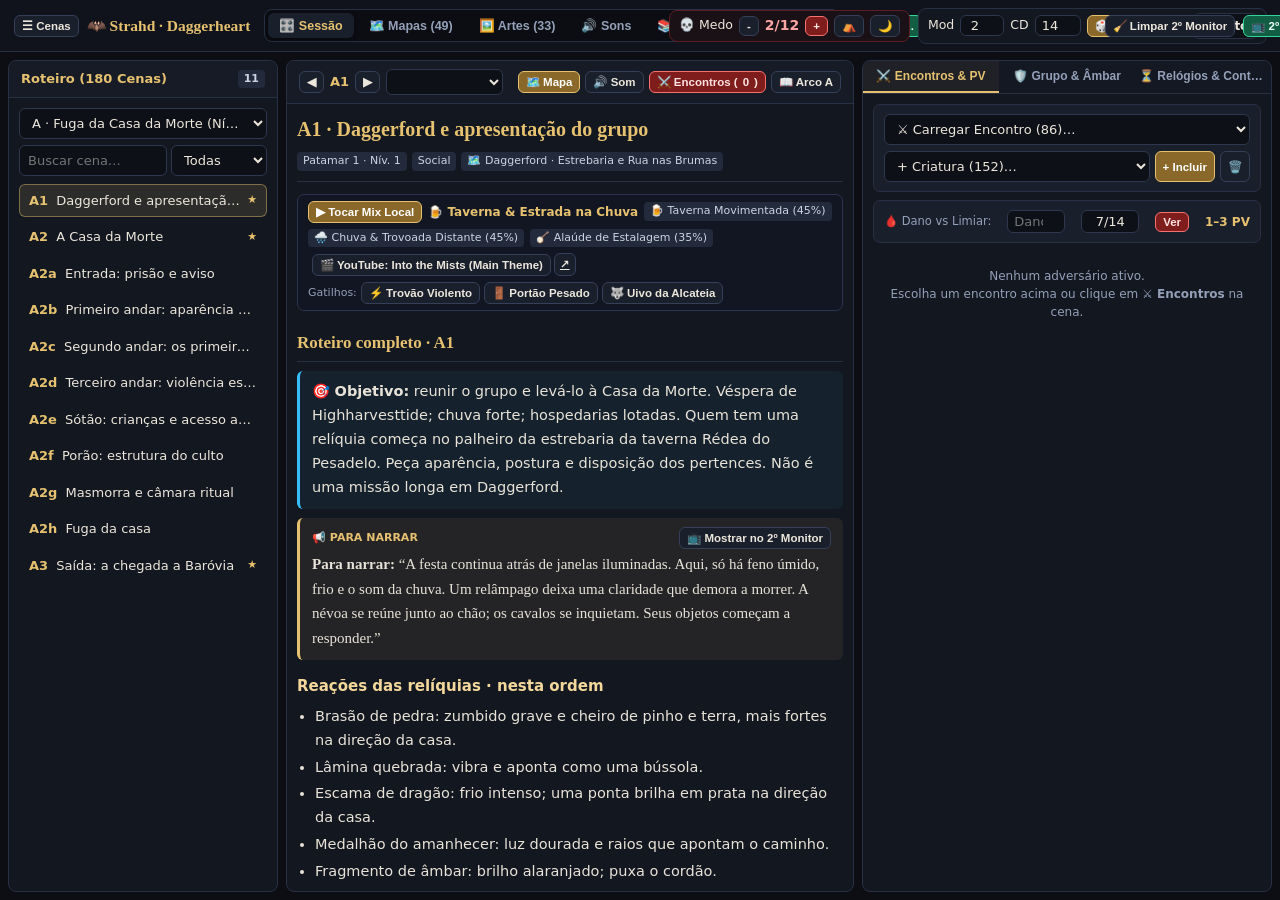
==== commit 18b73e79: "feat(audio): expand soundboard to 28 SFX pads and add 25 curated YouTube soundtracks with floating m" ====
--- a/index.html
+++ b/index.html
@@ -313,13 +313,37 @@
         <div id="ambientChannelsGrid" class="sound-grid"></div>
       </div>
 
+      <!-- SEÇÃO TRILHAS CURADAS DO YOUTUBE (25 TEMAS ÉPICOS) -->
+      <div class="stack-box" style="margin-bottom:14px;border-color:#38271d;background:#0d0e14">
+        <div style="display:flex;justify-content:space-between;align-items:center;flex-wrap:wrap;gap:8px;margin-bottom:10px;padding-bottom:8px;border-bottom:1px solid #2b1f16">
+          <div>
+            <strong style="color:#f59e0b;font-size:14px">🎬 Trilhas Épicas do YouTube · CoS &amp; Strahd Reloaded (25)</strong>
+            <span style="font-size:12px;color:var(--text-muted);margin-left:6px">Travis Savoie &amp; Michael Ghelfi Studios · Mini-Player Embutido</span>
+          </div>
+          <div style="display:flex;align-items:center;gap:6px;flex-wrap:wrap">
+            <input type="search" id="ytSearchInput" placeholder="Filtrar faixas ou autor…" style="font-size:11.5px;padding:3px 8px;width:170px">
+          </div>
+        </div>
+        <!-- Filtros por Categoria -->
+        <div style="display:flex;gap:5px;flex-wrap:wrap;margin-bottom:10px" id="ytCategoryFilters">
+          <button class="btn btn-xs btn-gold yt-filter-btn" data-ytcat="all">Todos (25)</button>
+          <button class="btn btn-xs yt-filter-btn" data-ytcat="strahd">👑 Strahd &amp; Ravenloft</button>
+          <button class="btn btn-xs yt-filter-btn" data-ytcat="combat">⚔️ Combate &amp; Tensão</button>
+          <button class="btn btn-xs yt-filter-btn" data-ytcat="ambient">🕯️ Ambientes &amp; Terror</button>
+          <button class="btn btn-xs yt-filter-btn" data-ytcat="explore">🗺️ Exploração &amp; Névoas</button>
+          <button class="btn btn-xs yt-filter-btn" data-ytcat="story">🥀 História &amp; NPCs</button>
+        </div>
+        <!-- Grid de Cards do YouTube -->
+        <div id="youtubeTracksGrid" class="yt-grid"></div>
+      </div>
+
       <div style="margin-bottom:14px">
         <div style="font-size:12px;color:var(--text-muted);margin-bottom:6px;font-weight:600">MÚSICA &amp; TRILHAS DRAMÁTICAS REAIS (14 TRILHAS)</div>
         <div id="musicChannelsGrid" class="sound-grid"></div>
       </div>
 
       <div>
-        <div style="font-size:12px;color:var(--text-muted);margin-bottom:6px;font-weight:600">EFEITOS SONOROS INSTANTÂNEOS REAIS (18 GATILHOS)</div>
+        <div style="font-size:12px;color:var(--text-muted);margin-bottom:6px;font-weight:600">EFEITOS SONOROS INSTANTÂNEOS REAIS (28 GATILHOS HD)</div>
         <div id="sfxPadsGrid" style="display:grid;grid-template-columns:repeat(auto-fill,minmax(160px,1fr));gap:6px"></div>
       </div>
     </div>
@@ -406,6 +430,27 @@
       <div id="lightboxSubtitle" style="margin-top:8px;font-size:13px;color:#cbd5e1;font-style:italic"></div>
     </div>
   </div>
+<!-- ======================================================================
+     MINI-PLAYER FLUTUANTE DO YOUTUBE (DISCRETO, MINIMIZÁVEL E FLUIDO)
+     ====================================================================== -->
+<div id="youtubePlayerWidget" class="yt-widget" style="display:none">
+  <div class="yt-widget-header">
+    <div class="yt-widget-info">
+      <span class="yt-indicator">🎵</span>
+      <div style="overflow:hidden;text-overflow:ellipsis;white-space:nowrap">
+        <div id="ytWidgetTitle" class="yt-title" title="Título da Faixa">Nenhuma trilha</div>
+        <div id="ytWidgetAuthor" class="yt-author">Travis Savoie</div>
+      </div>
+    </div>
+    <div class="yt-widget-controls">
+      <a id="ytWidgetExternalLink" href="#" target="_blank" rel="noopener" class="yt-btn-icon" title="Abrir no YouTube (Nova Aba)">↗</a>
+      <button id="ytWidgetBtnMinimize" class="yt-btn-icon" title="Minimizar / Expandir">_</button>
+      <button id="ytWidgetBtnClose" class="yt-btn-icon" title="Fechar Trilha">✖</button>
+    </div>
+  </div>
+  <div id="ytWidgetFrameWrap" class="yt-frame-wrap">
+    <iframe id="ytIframe" width="100%" height="160" src="" title="Curse of Strahd Soundtrack" frameborder="0" allow="accelerometer; autoplay; clipboard-write; encrypted-media; gyroscope; picture-in-picture" allowfullscreen></iframe>
+  </div>
 </div>
 
 <script src="data/campaign_data.js"></script>
--- a/styles.css
+++ b/styles.css
@@ -1131,3 +1131,197 @@
   margin: auto;
 }
 
+/* ==========================================================================
+   YOUTUBE MINI-PLAYER FLUTUANTE & CARDS DA SOUNDBOARD
+   ========================================================================== */
+.yt-widget {
+  position: fixed;
+  bottom: 18px;
+  right: 18px;
+  width: 320px;
+  background: #0e1118;
+  border: 1px solid #b45309;
+  border-radius: 10px;
+  box-shadow: 0 10px 30px rgba(0, 0, 0, 0.85), 0 0 16px rgba(180, 83, 9, 0.25);
+  z-index: 1050;
+  overflow: hidden;
+  transition: all 0.25s cubic-bezier(0.16, 1, 0.3, 1);
+}
+
+.yt-widget.minimized {
+  width: auto;
+  max-width: 290px;
+}
+
+.yt-widget.minimized .yt-frame-wrap {
+  display: none !important;
+}
+
+.yt-widget-header {
+  display: flex;
+  justify-content: space-between;
+  align-items: center;
+  gap: 8px;
+  padding: 7px 10px;
+  background: #141824;
+  border-bottom: 1px solid #283046;
+}
+
+.yt-widget.minimized .yt-widget-header {
+  border-bottom: none;
+}
+
+.yt-widget-info {
+  display: flex;
+  align-items: center;
+  gap: 8px;
+  min-width: 0;
+  flex: 1;
+}
+
+.yt-indicator {
+  font-size: 13px;
+  animation: yt-pulse 2s infinite ease-in-out;
+}
+
+@keyframes yt-pulse {
+  0%, 100% { opacity: 0.8; transform: scale(1); }
+  50% { opacity: 1; transform: scale(1.15); }
+}
+
+.yt-title {
+  font-size: 12px;
+  font-weight: 700;
+  color: #fde68a;
+  line-height: 1.2;
+}
+
+.yt-author {
+  font-size: 10.5px;
+  color: #94a3b8;
+  line-height: 1.2;
+}
+
+.yt-widget-controls {
+  display: flex;
+  align-items: center;
+  gap: 4px;
+  flex-shrink: 0;
+}
+
+.yt-btn-icon {
+  background: #1e2436;
+  border: 1px solid #36415f;
+  color: #cbd5e1;
+  padding: 3px 6px;
+  border-radius: 4px;
+  font-size: 11px;
+  cursor: pointer;
+  line-height: 1;
+  text-decoration: none;
+  display: inline-flex;
+  align-items: center;
+  justify-content: center;
+  transition: background 0.15s, border-color 0.15s;
+}
+
+.yt-btn-icon:hover {
+  background: #2d3752;
+  border-color: #f59e0b;
+  color: #ffffff;
+}
+
+.yt-frame-wrap {
+  background: #000;
+  line-height: 0;
+}
+
+.yt-frame-wrap iframe {
+  border: 0;
+  display: block;
+}
+
+/* Soundboard YouTube Cards Grid */
+.yt-grid {
+  display: grid;
+  grid-template-columns: repeat(auto-fill, minmax(270px, 1fr));
+  gap: 8px;
+}
+
+.yt-track-card {
+  background: #11141e;
+  border: 1px solid #232b3e;
+  border-radius: 7px;
+  padding: 9px 11px;
+  display: flex;
+  flex-direction: column;
+  justify-content: space-between;
+  gap: 6px;
+  transition: transform 0.15s, border-color 0.15s, box-shadow 0.15s;
+}
+
+.yt-track-card:hover {
+  border-color: #f59e0b;
+  transform: translateY(-1px);
+  box-shadow: 0 4px 12px rgba(0, 0, 0, 0.4);
+}
+
+.yt-track-card.active-yt {
+  border-color: #f59e0b;
+  background: #18171f;
+  box-shadow: 0 0 10px rgba(245, 158, 11, 0.3);
+}
+
+.yt-track-top {
+  display: flex;
+  justify-content: space-between;
+  align-items: flex-start;
+  gap: 6px;
+}
+
+.yt-track-title {
+  font-size: 12.5px;
+  font-weight: 700;
+  color: #fde68a;
+  line-height: 1.3;
+}
+
+.yt-track-author {
+  font-size: 11px;
+  color: #94a3b8;
+  margin-top: 2px;
+}
+
+.yt-track-desc {
+  font-size: 11.5px;
+  color: #cbd5e1;
+  line-height: 1.35;
+  margin: 2px 0 4px 0;
+}
+
+.yt-track-actions {
+  display: flex;
+  align-items: center;
+  justify-content: space-between;
+  gap: 6px;
+  border-top: 1px solid #1e2538;
+  padding-top: 6px;
+}
+
+/* Mobile adjustments */
+@media (max-width: 900px) {
+  .yt-widget {
+    right: 10px;
+    bottom: 10px;
+    width: calc(100vw - 20px);
+  }
+  .yt-widget.minimized {
+    width: auto;
+    max-width: calc(100vw - 20px);
+  }
+  .yt-grid {
+    grid-template-columns: 1fr;
+  }
+}
+
+
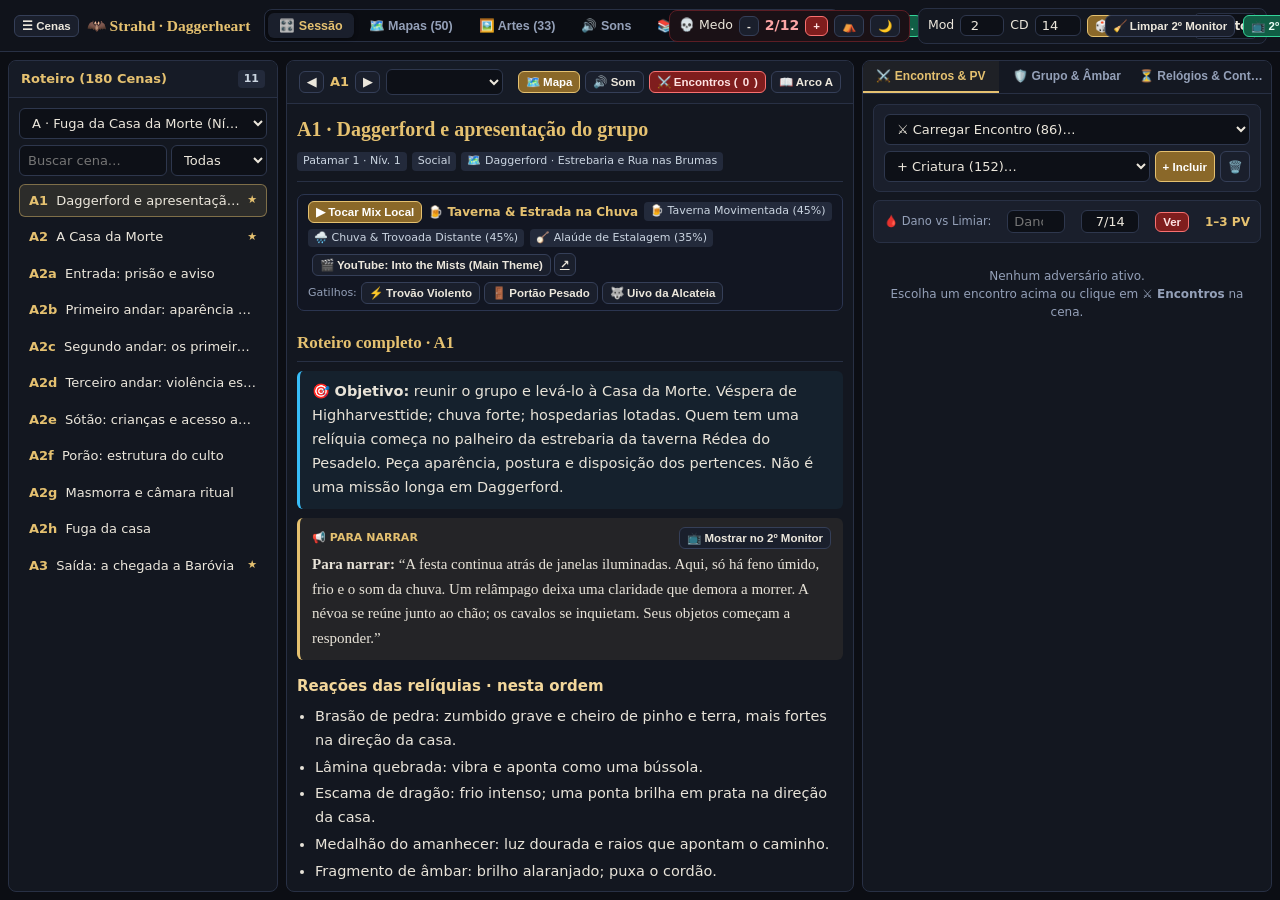
==== commit bee3ca1c: "fix(maps): move tactical entrance map from scene A2 to A2a and assign exterior facade map to A2" ====
--- a/index.html
+++ b/index.html
@@ -17,7 +17,7 @@
       <h1 class="brand-title">🦇 Strahd · Daggerheart</h1>
       <nav class="nav-pills">
         <button class="nav-tab active" data-tab="tab-cockpit">🎛️ Sessão</button>
-        <button class="nav-tab" data-tab="tab-atlas">🗺️ Mapas (49)</button>
+        <button class="nav-tab" data-tab="tab-atlas">🗺️ Mapas (50)</button>
         <button class="nav-tab" data-tab="tab-illustrations">🖼️ Artes (33)</button>
         <button class="nav-tab" data-tab="tab-soundboard">🔊 Sons</button>
         <button class="nav-tab" data-tab="tab-catalogs">📚 Catálogo</button>
